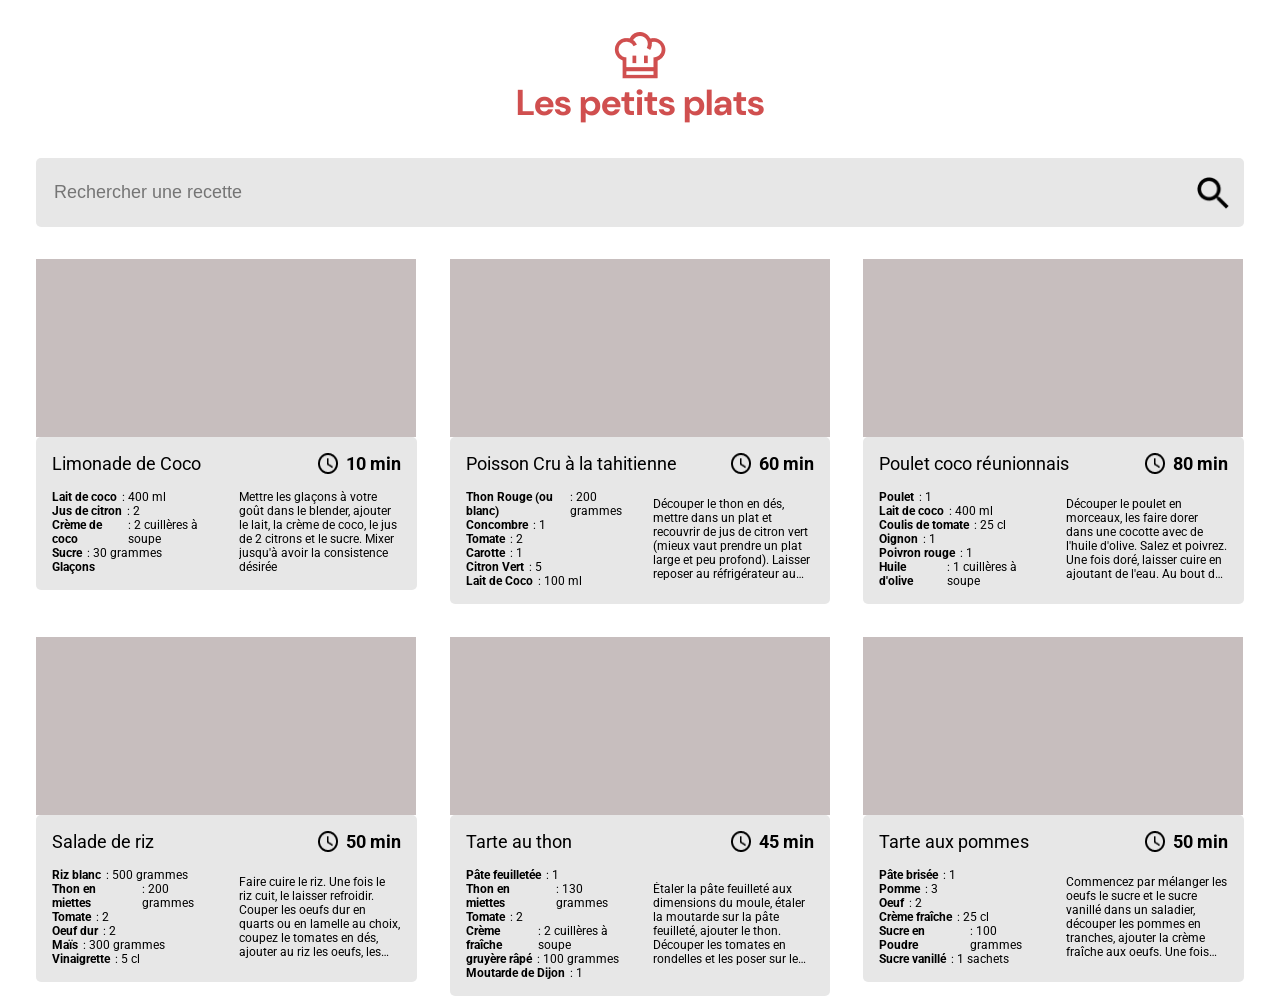
==== index.html @ a2081c08 "Moving .git folder location" ====
<!DOCTYPE html>
<html lang="fr">
  <head>
    <meta charset="UTF-8" />
    <meta http-equiv="X-UA-Compatible" content="IE=edge" />
    <meta name="viewport" content="width=device-width, initial-scale=1.0" />
    <link rel="stylesheet" href="styles.css" />
    <title>Les petits plats</title>
  </head>
  <body>
    <header>
      <section class="title_section">
        <img src="./assets/logo.png" alt="" />
        <h1>Les petits plats</h1>
      </section>
      
      <section class="search_section">
        <input
          type="text"
          placeholder="Rechercher une recette"
          id="search-bar"
        />
        <img src="./assets/glass.png" alt="" />
      </section>
    </header>
    <main>
      <section id="filters">
        <div class="chosen-filters"></div>
        <div class="filter-menus">
          <div id="ingredients-filter"></div>
          <div id="device-filter"></div>
          <div id="ustensils-filter"></div>
        </div>
      </section>
      <section class="recipes_section" id="recipes-list"></section>
    </main>
    <script src="./data/data.js"></script>
    <script src="./scripts/app.js"></script>
  </body>
</html>
---- styles.css ----
@import url('https://fonts.googleapis.com/css2?family=DM+Sans:wght@400;500;700&family=Roboto:wght@100;300;400;500;700;900&display=swap');

* {
    padding: 0;
    margin: 0;
    box-sizing: border-box;
}

body {
    font-family: 'Roboto', sans-serif;
    max-width: 1240px;
    margin: 0 auto;
    padding: 0em 1em;
}

h1,
h2,
h3,
h4,
h5,
h6 {
    font-size: 16px;
    font-weight: 400;
}

:root {
    --primary-red: #D04F4F;
    --grey: #E7E7E7;
    --reddish-grey: #C7BEBE;
}

header {
    width: 100%;
    display: flex;
    flex-direction: column;
    align-items: center;
    margin-top: 2em;
}

.title_section {
    display: flex;
    flex-direction: column;
    align-items: center;
}

.title_section h1 {
    font-family: 'DM Sans', sans-serif;
    color: var(--primary-red);
    font-size: 36px;
    font-weight: 700;
}

.search_section {
    width: 100%;
    position: relative;
    margin-top: 2em;
}

.search_section input {
    border: none;
    background-color: var(--grey);
    padding: 1em;
    height: 69px;
    border-radius: 5px;
    width: 100%;
    font-size: 18px;
    outline: none;
}

.search_section img {
    width: 32px;
    height: 32px;
    position: absolute;
    right: 15px;
    top: 50%;
    transform: translateY(-50%);
}

.recipes_section {
    display: grid;
    justify-items: center;
    grid-template-columns: 1fr 1fr 1fr;
    gap: 33px;
    margin-top: 2em;
}

.image_placeholder {
    width: 380px;
    height: 178px;
    background-color: var(--reddish-grey);
}

article {
    border-radius: 5px;
    background-color: var(--grey);
    padding: 1em;
}

.article_head {
    display: flex;
    justify-content: space-between;
    align-items: center;
}

.article_head h2 {
    font-size: 18px;
}

.time_container {
    display: flex;
    gap: 0.5em;
}

.time_container p {
    font-size: 18px;
    font-weight: 700;
}

.article_body {
    display: flex;
    justify-content: space-between;
    gap: 1em;
    margin-top: 1em;
    align-items: center;
}


.article_description {
    display: -webkit-box;
    overflow: hidden;
    -webkit-line-clamp: 6;
    -webkit-box-orient: vertical;
    font-size: 12px;
}

.ingredient_container {
    display: flex;
    gap: 5px;
    font-size: 12px;
    width: 171px;
}

.ingredient_container span {
    font-weight: 700;
}
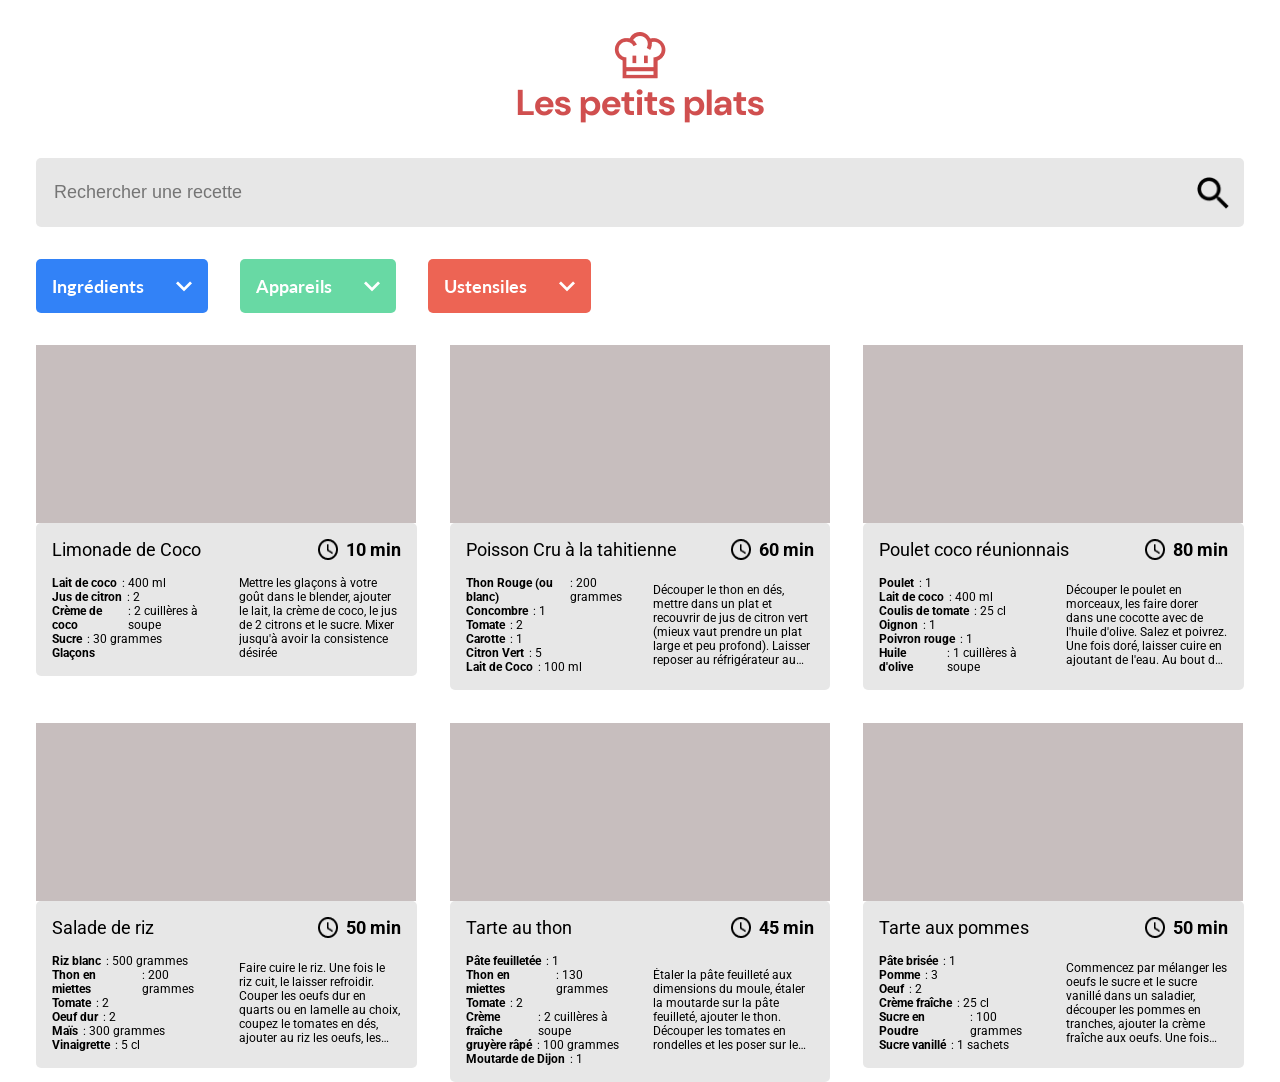
==== commit fdeecedf: "Added filters" ====
--- a/index.html
+++ b/index.html
@@ -25,11 +25,32 @@
     </header>
     <main>
       <section id="filters">
-        <div class="chosen-filters"></div>
-        <div class="filter-menus">
-          <div id="ingredients-filter"></div>
-          <div id="device-filter"></div>
-          <div id="ustensils-filter"></div>
+        <div class="chosen_filters" id="chosen-filters"></div>
+        <div class="filter_menus">
+          <div id="ingredients-filter">
+            <div class="input_container">
+              <input type="text">
+              <p>Ingrédients</p>
+              <img src="./assets/arrow-down.png" id="ingredients-arrow-down" alt="">
+              <img src="./assets/arrow-up.png" id="ingredients-arrow-up" alt="">
+            </div>
+          </div>
+          <div id="devices-filter">
+            <div class="input_container">
+              <input type="text">
+              <p>Appareils</p>
+              <img src="./assets/arrow-down.png" id="devices-arrow-down" alt="">
+              <img src="./assets/arrow-up.png" id="devices-arrow-up" alt="">
+            </div>
+          </div>
+          <div id="ustensils-filter">
+            <div class="input_container">
+              <input type="text">
+              <p>Ustensiles</p>
+              <img src="./assets/arrow-down.png" id="ustensils-arrow-down" alt="">
+              <img src="./assets/arrow-up.png" id="ustensils-arrow-up" alt="">
+            </div>
+          </div>
         </div>
       </section>
       <section class="recipes_section" id="recipes-list"></section>
--- a/styles.css
+++ b/styles.css
@@ -1,4 +1,6 @@
-@import url('https://fonts.googleapis.com/css2?family=DM+Sans:wght@400;500;700&family=Roboto:wght@100;300;400;500;700;900&display=swap');
+/* Configuration and reset */
+
+@import url('https://fonts.googleapis.com/css2?family=DM+Sans:wght@400;500;700&family=Lato:wght@100;300;400;700;900&family=Roboto:wght@100;300;400;500;700;900&display=swap');
 
 * {
     padding: 0;
@@ -29,6 +31,8 @@
     --reddish-grey: #C7BEBE;
 }
 
+/* Header */
+
 header {
     width: 100%;
     display: flex;
@@ -49,6 +53,8 @@
     font-size: 36px;
     font-weight: 700;
 }
+
+/* Searchbar */
 
 .search_section {
     width: 100%;
@@ -76,6 +82,88 @@
     transform: translateY(-50%);
 }
 
+/* Filter section */
+
+.filter_menus {
+    display: flex;
+    gap: 2em;
+    margin-top: 2em;
+    align-items: flex-start;
+}
+
+#ingredients-filter,
+#devices-filter,
+#ustensils-filter {
+    border-radius: 5px;
+    padding: 1em;
+
+}
+
+#ingredients-filter {
+    background-color: #3282F7;
+}
+
+#devices-filter {
+    background-color: #68D9A4;
+}
+
+#ustensils-filter {
+    background-color: #ED6454;
+}
+
+.input_container {
+    display: flex;
+    align-items: center;
+    justify-content: space-between;
+    gap: 2em;
+
+}
+
+.input_container p {
+    color: #FFF;
+    font-family: 'Lato', sans-serif;
+    font-weight: 700;
+    font-size: 18px;
+}
+
+.input_container input {
+    display: none;
+}
+
+#ingredients-arrow-down,
+#devices-arrow-down,
+#ustensils-arrow-down {
+    cursor: pointer;
+}
+
+#ingredients-arrow-up,
+#devices-arrow-up,
+#ustensils-arrow-up {
+    display: none;
+    cursor: pointer;
+}
+
+
+.ingredients_filter_list,
+.devices_filter_list,
+.ustensils_filter_list {
+    grid-template-columns: 1fr 1fr 1fr;
+    row-gap: 1em;
+    display: none;
+    padding-top: 2em;
+}
+
+.ingredients_filter_list p,
+.devices_filter_list p,
+.ustensils_filter_list p {
+    cursor: pointer;
+    color: #FFF;
+    font-family: 'Lato';
+    font-size: 18px
+}
+
+/* Recipes section */
+
 .recipes_section {
     display: grid;
     justify-items: center;
